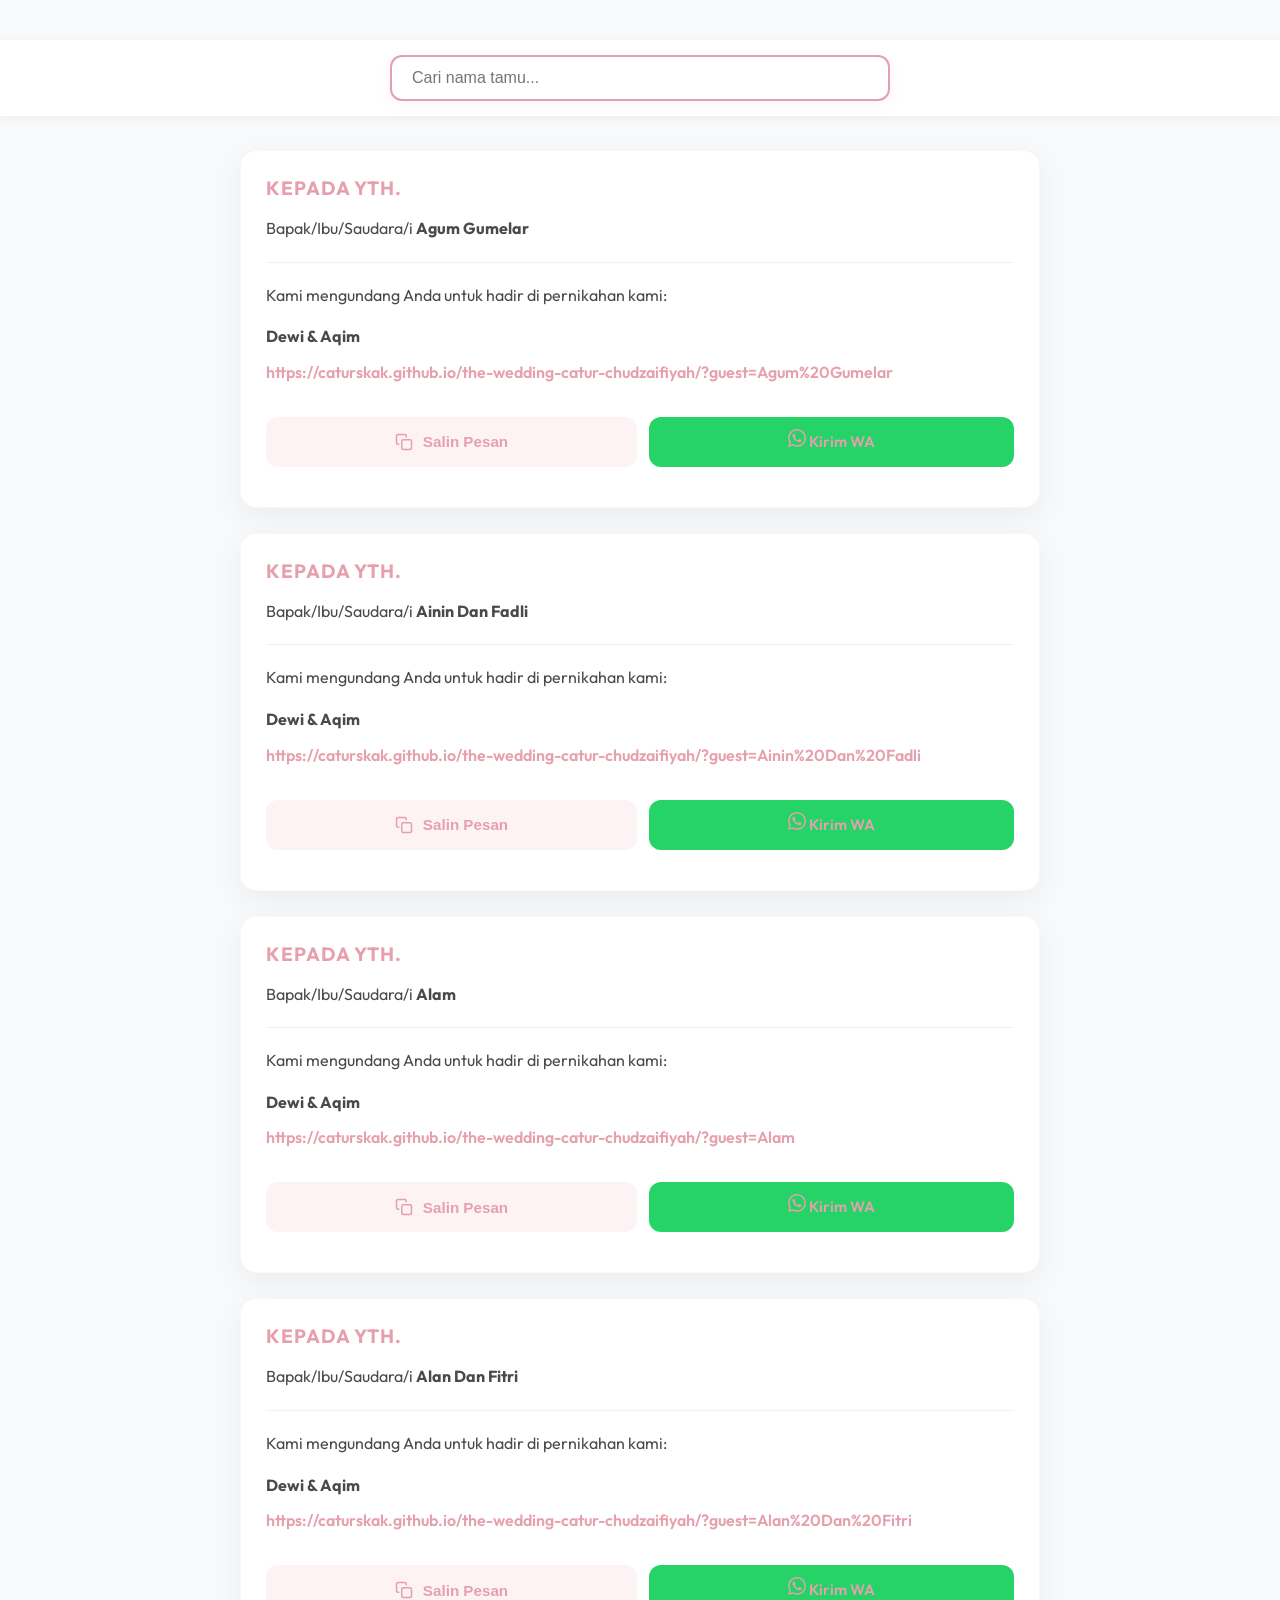
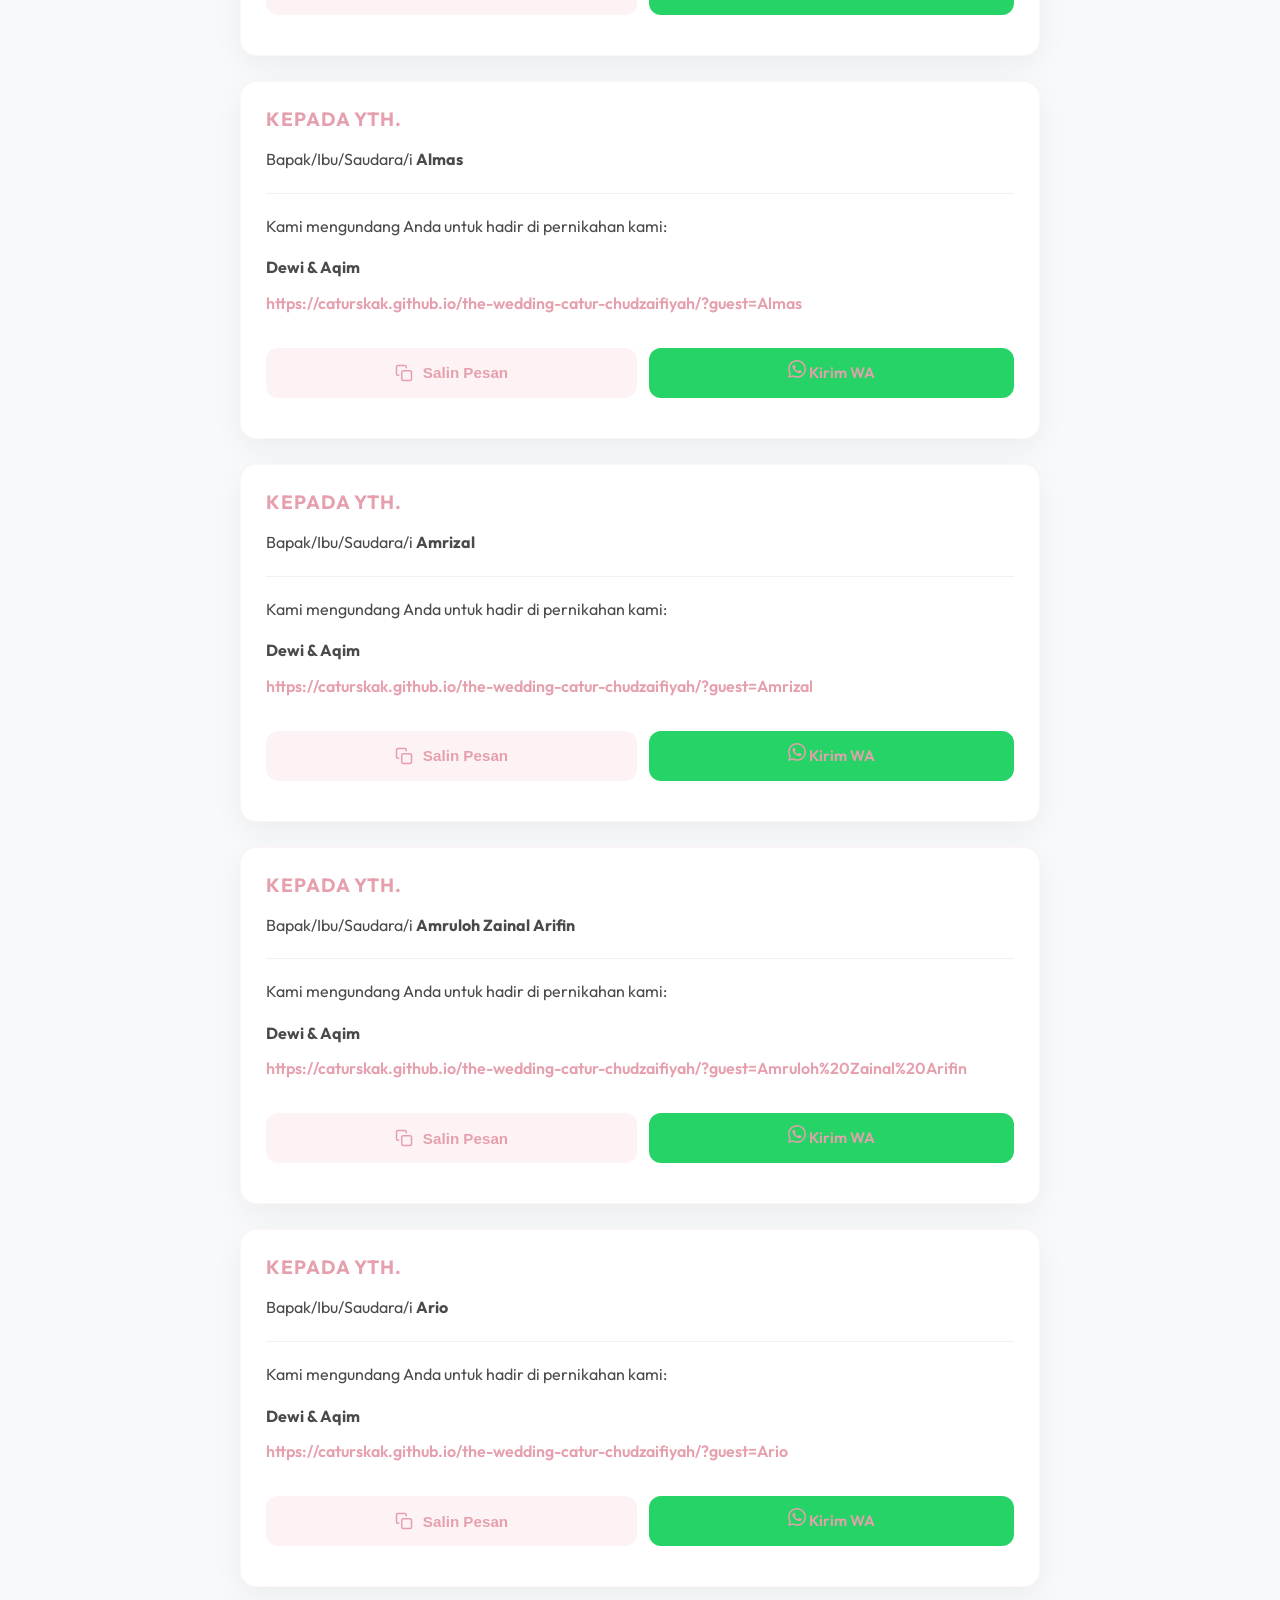
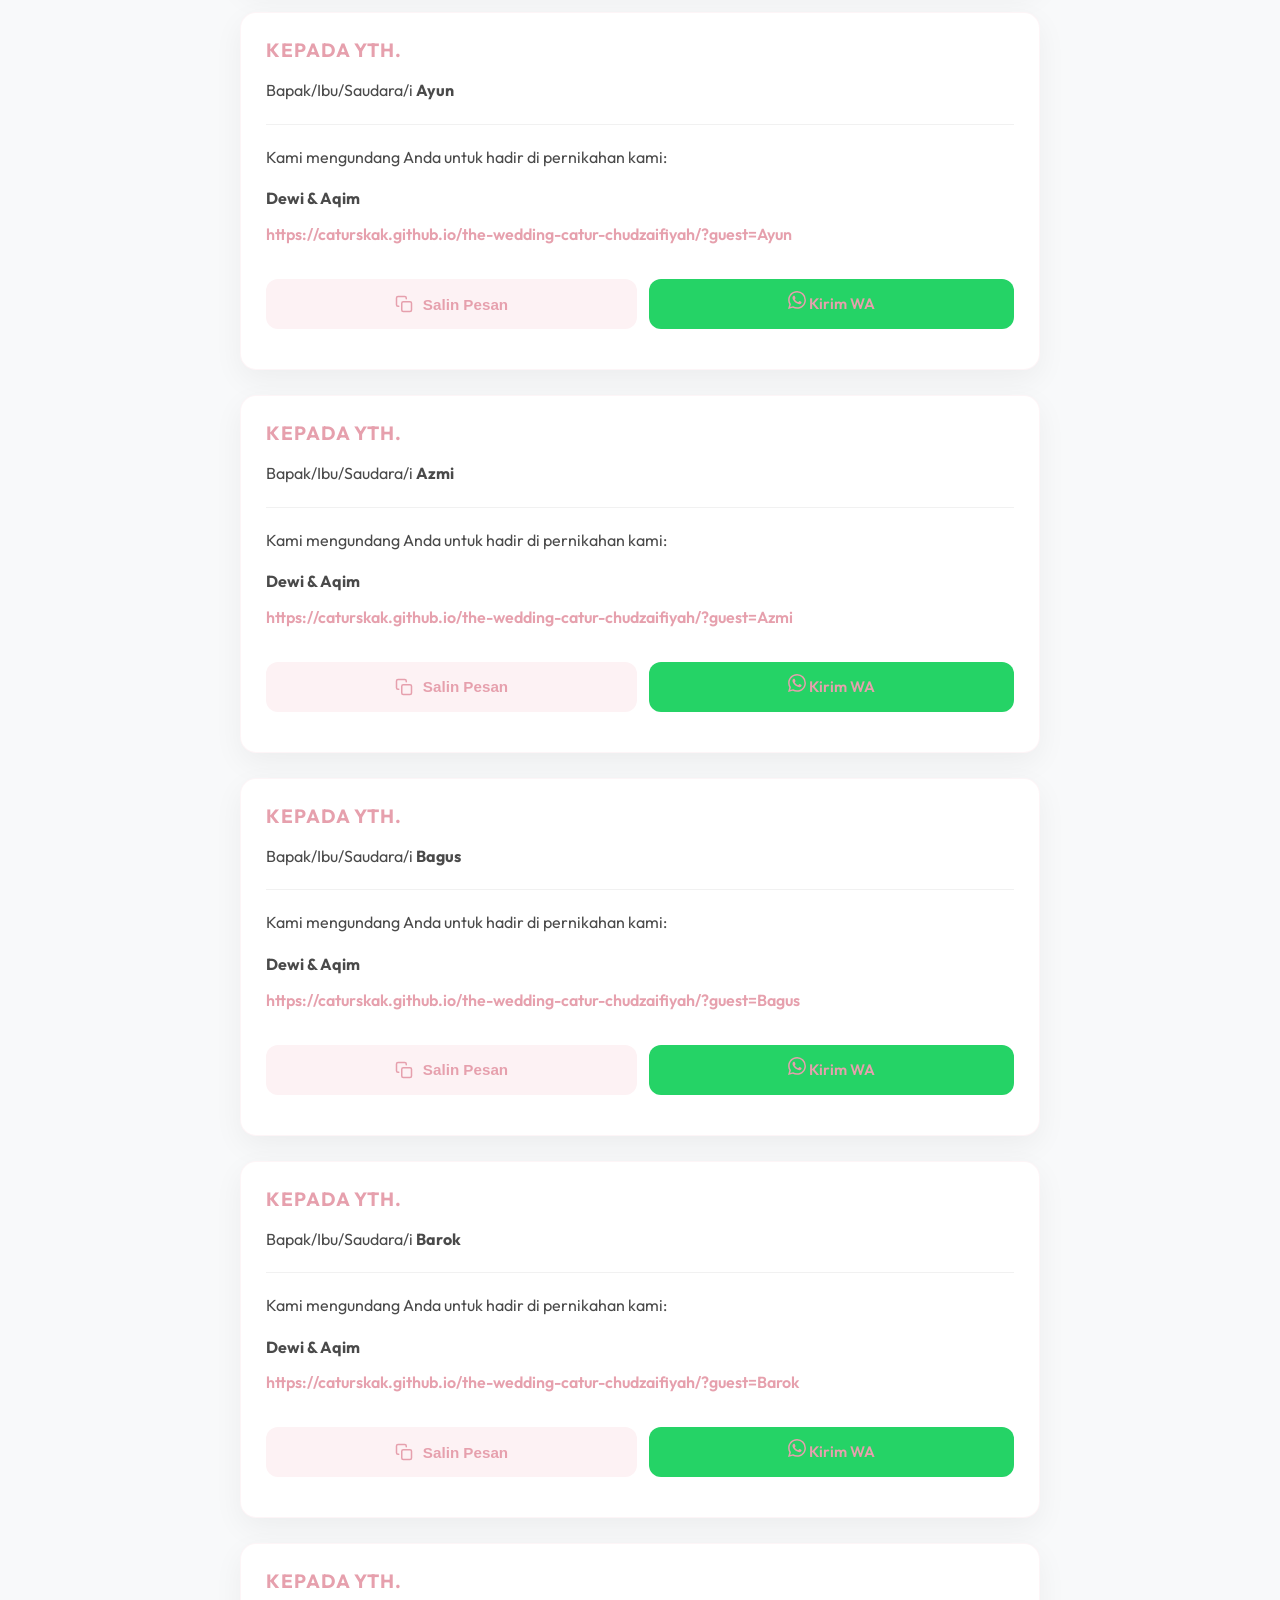
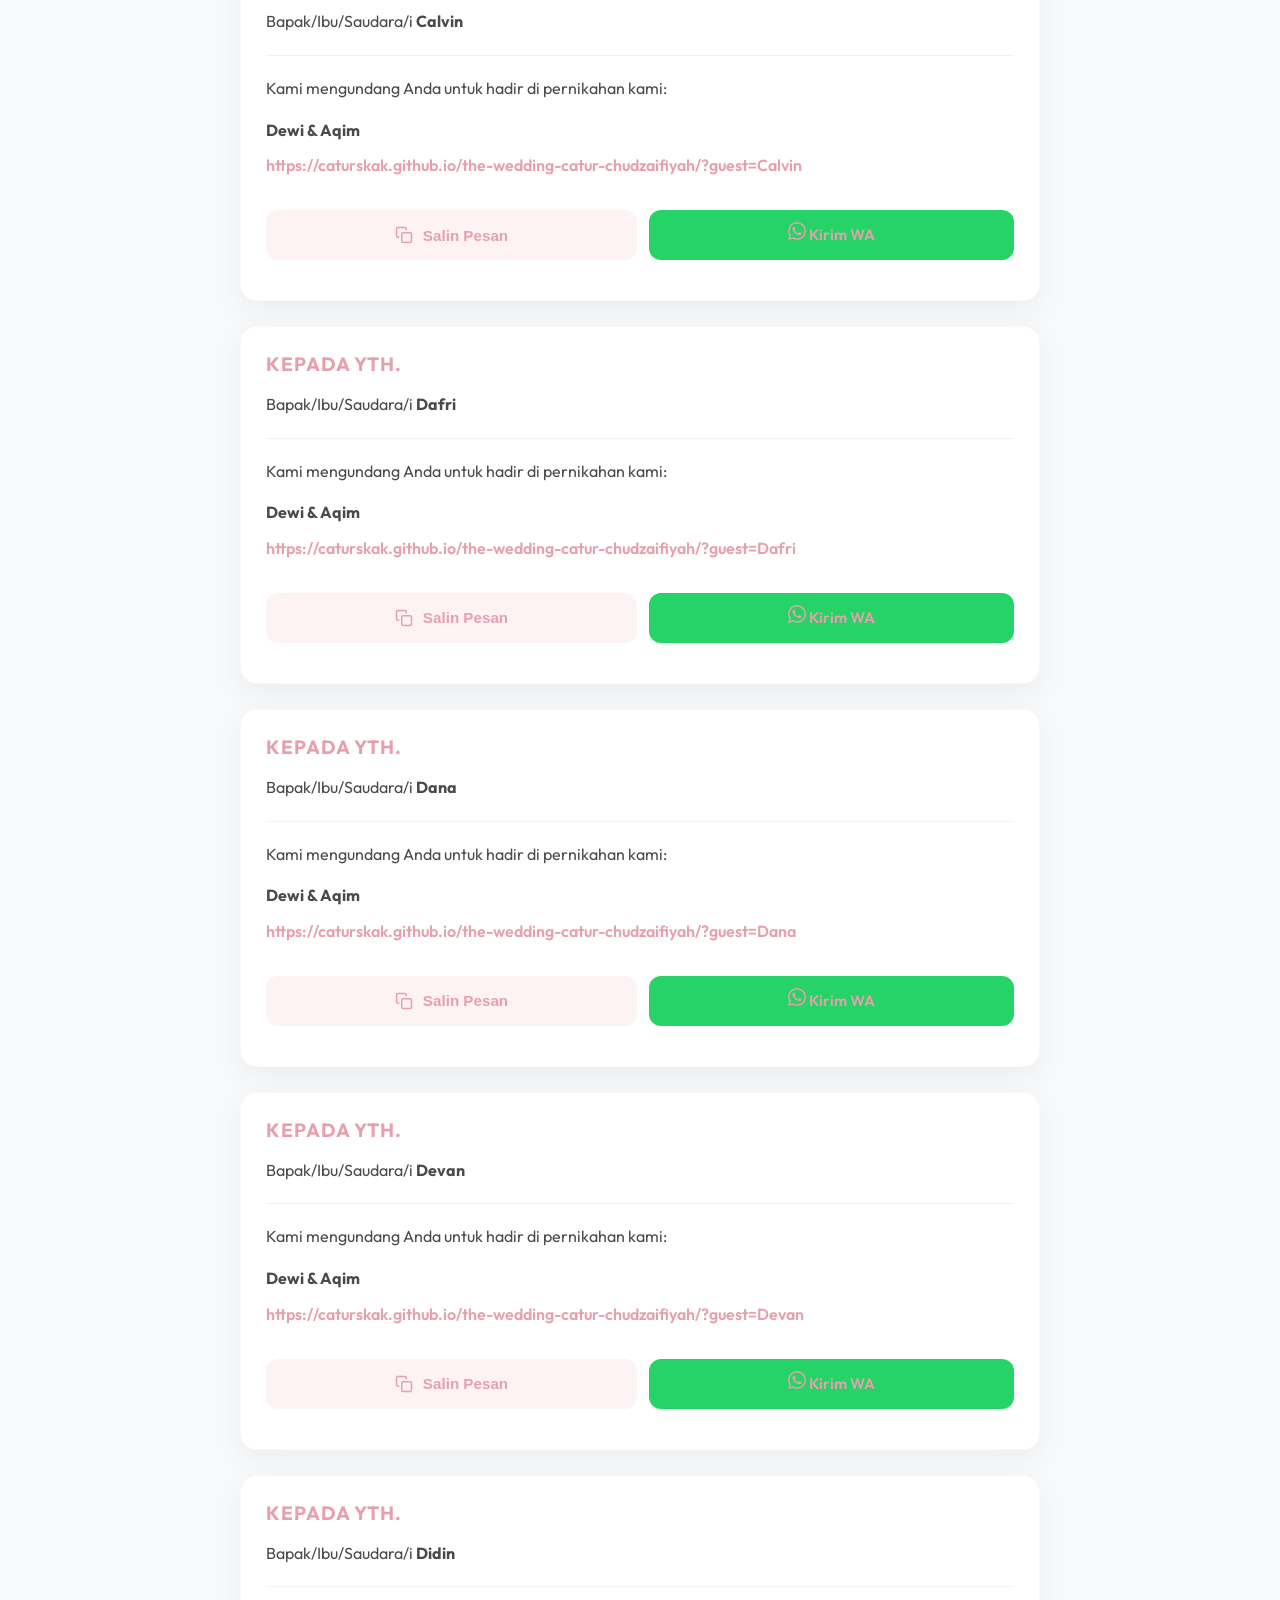
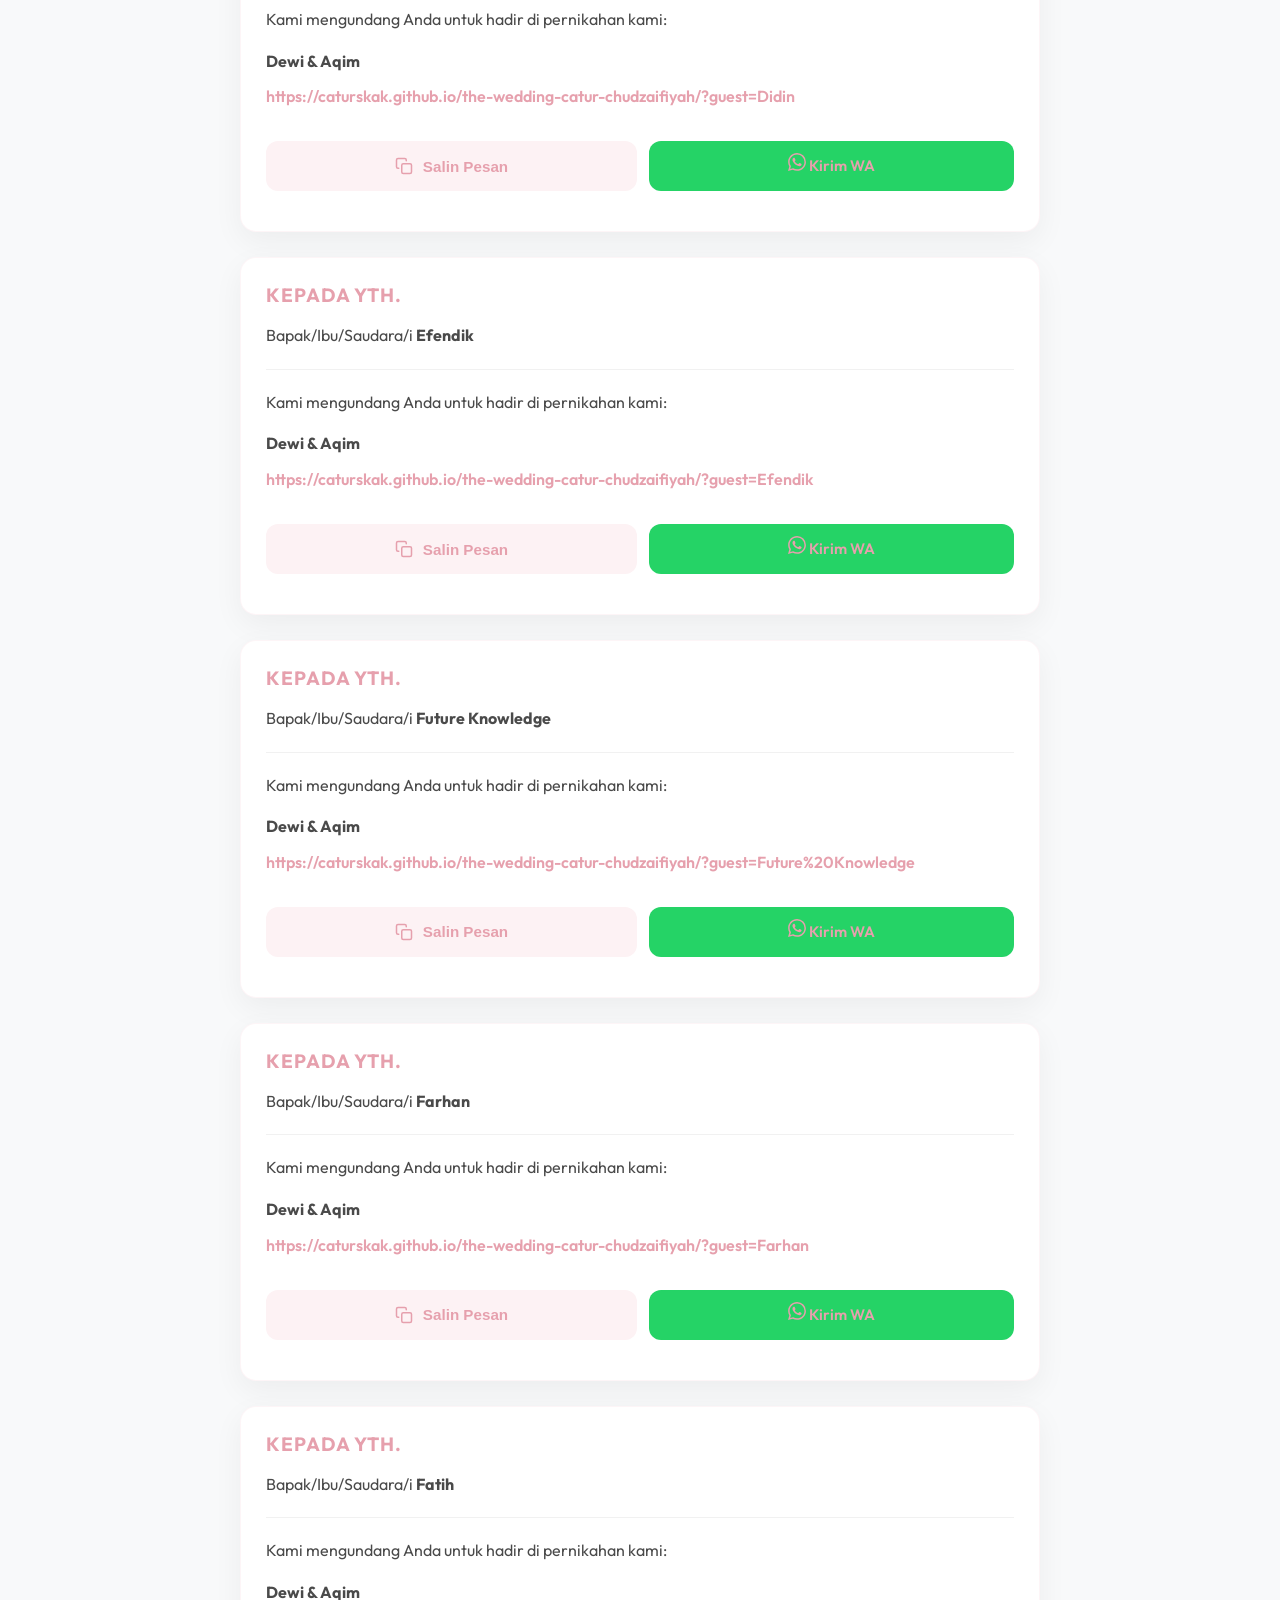
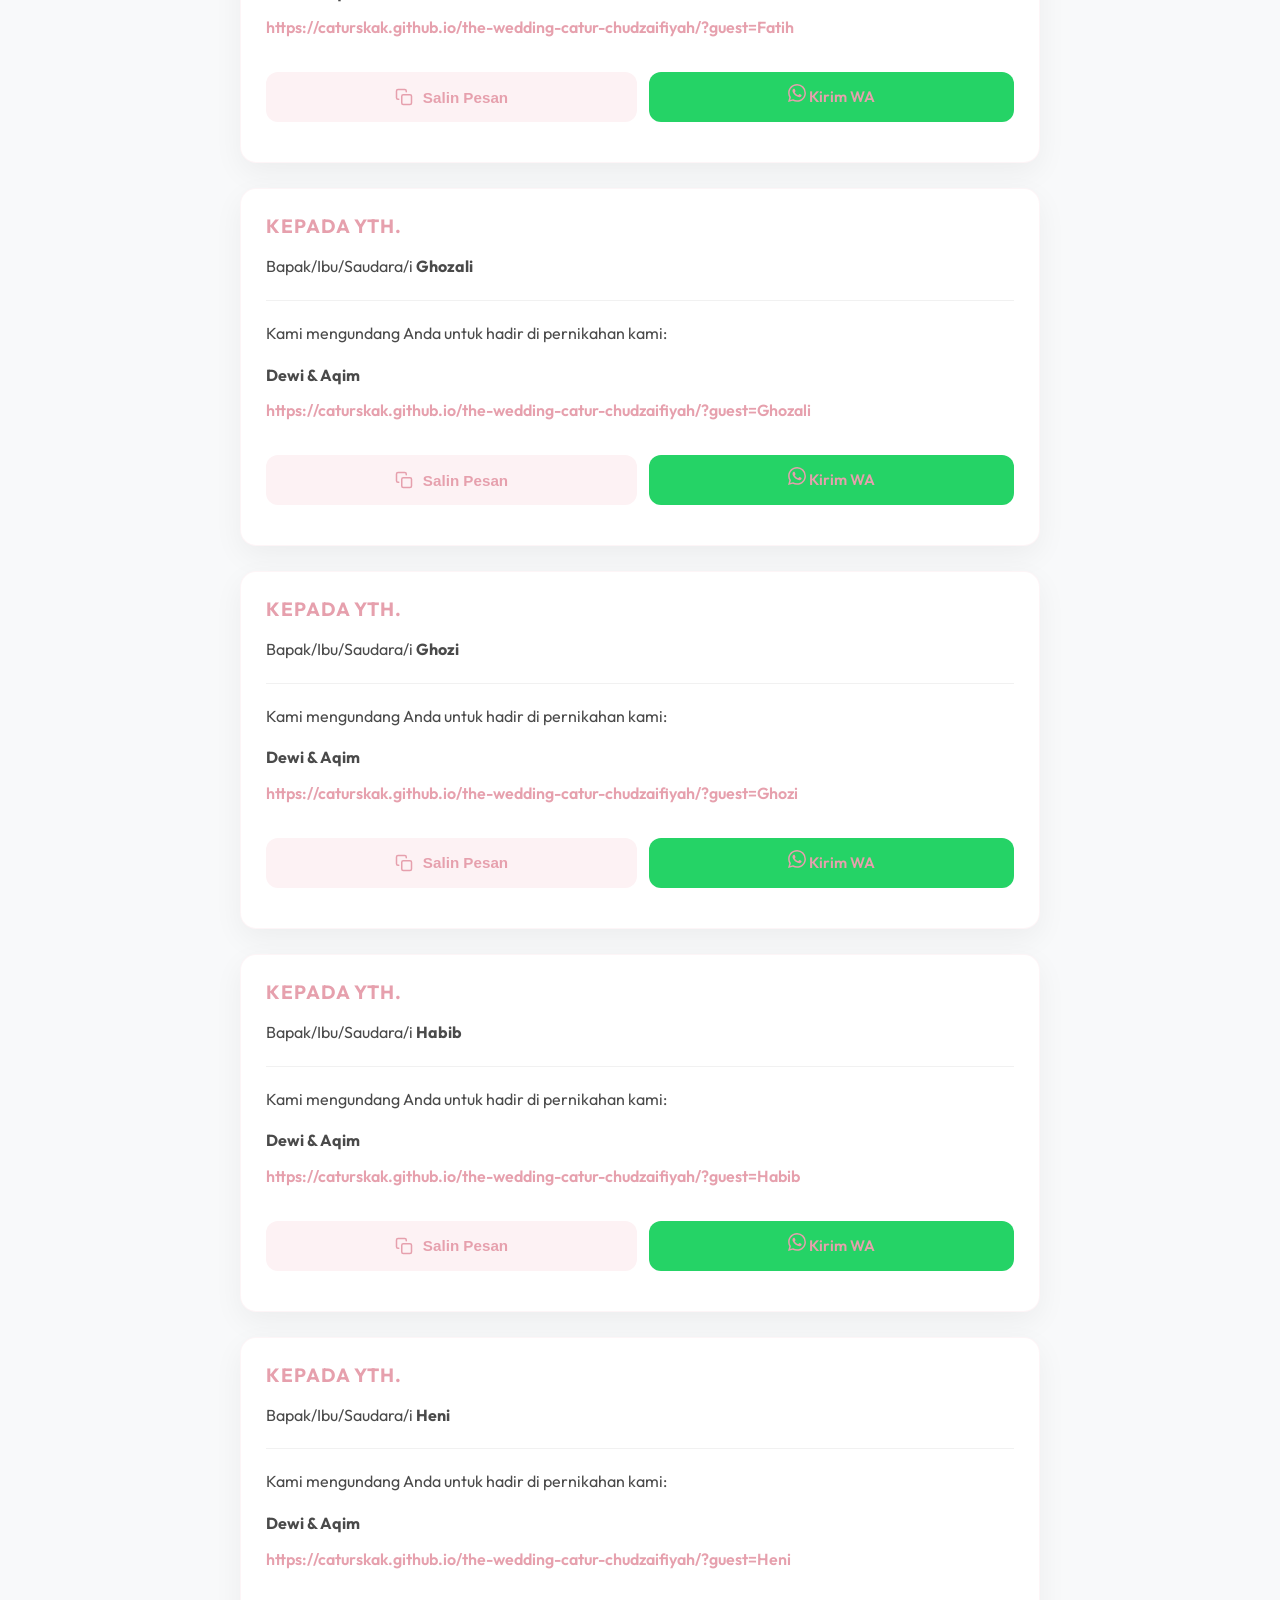
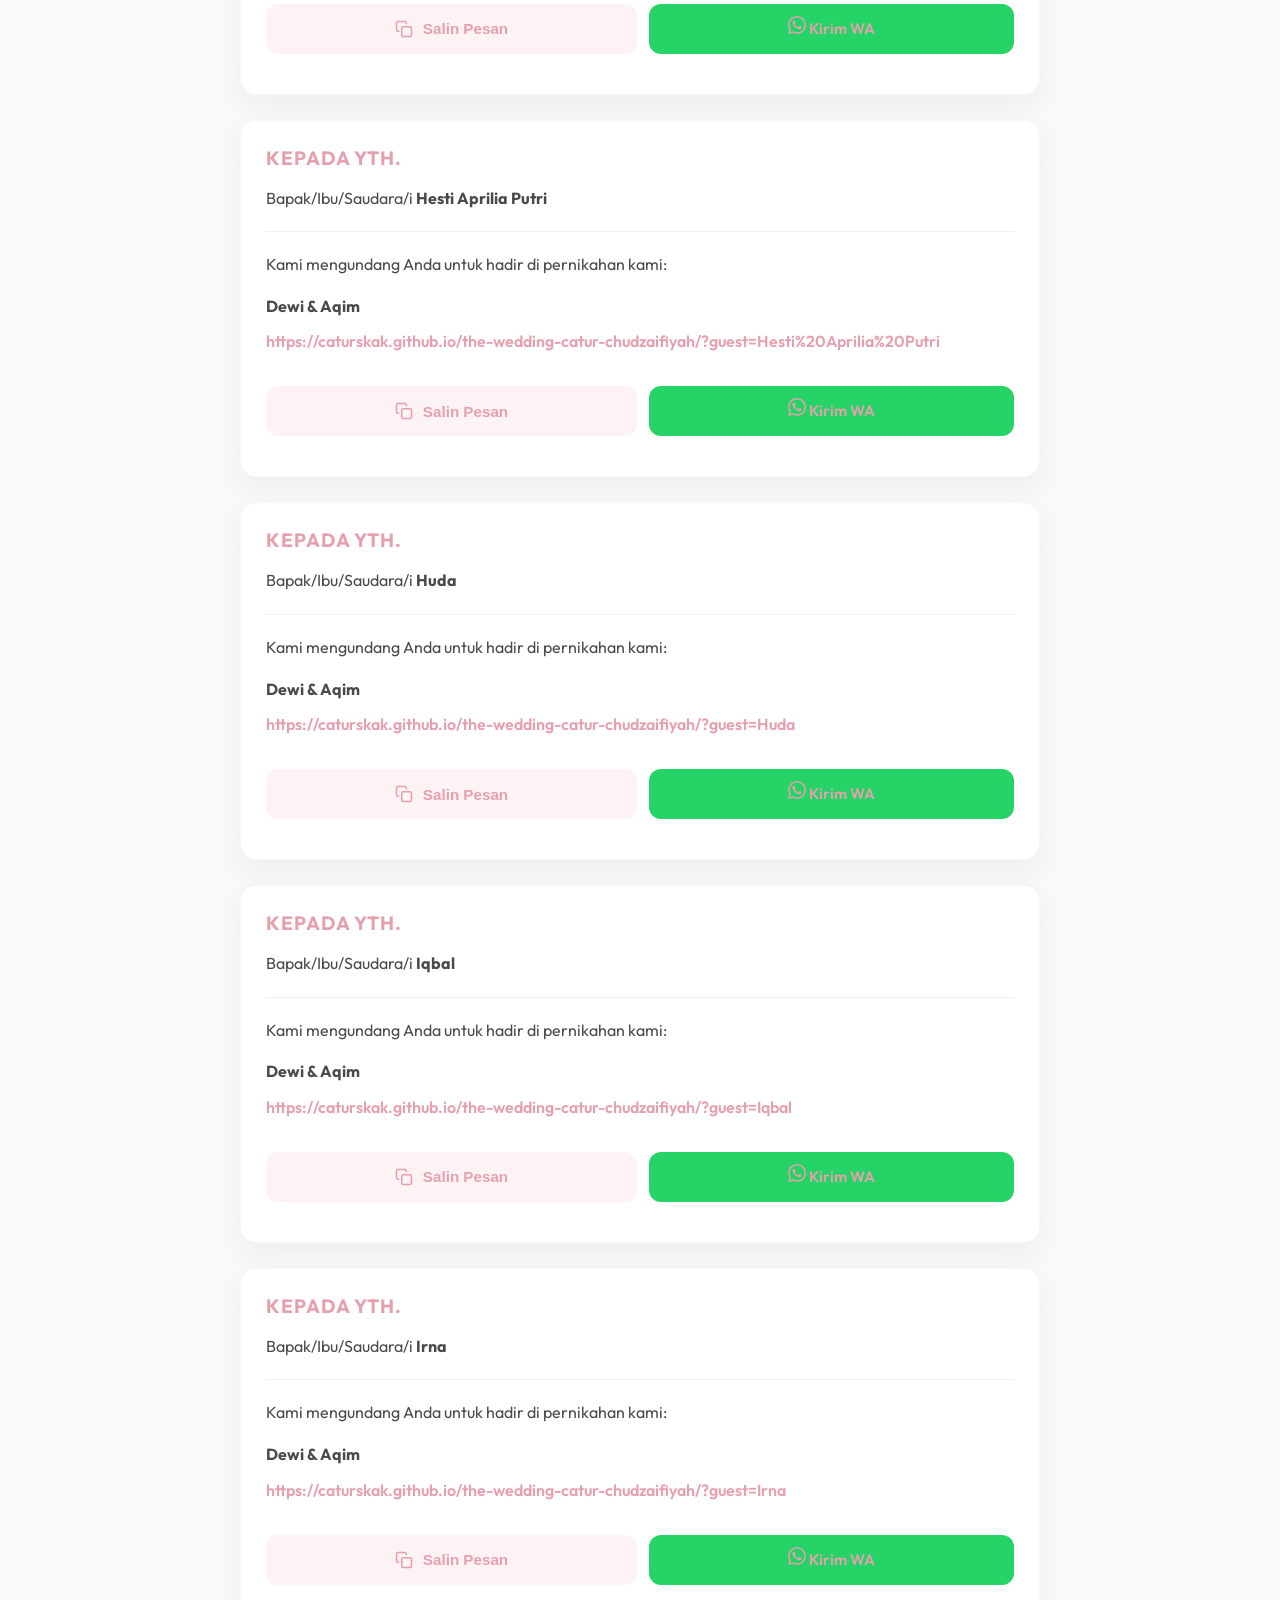
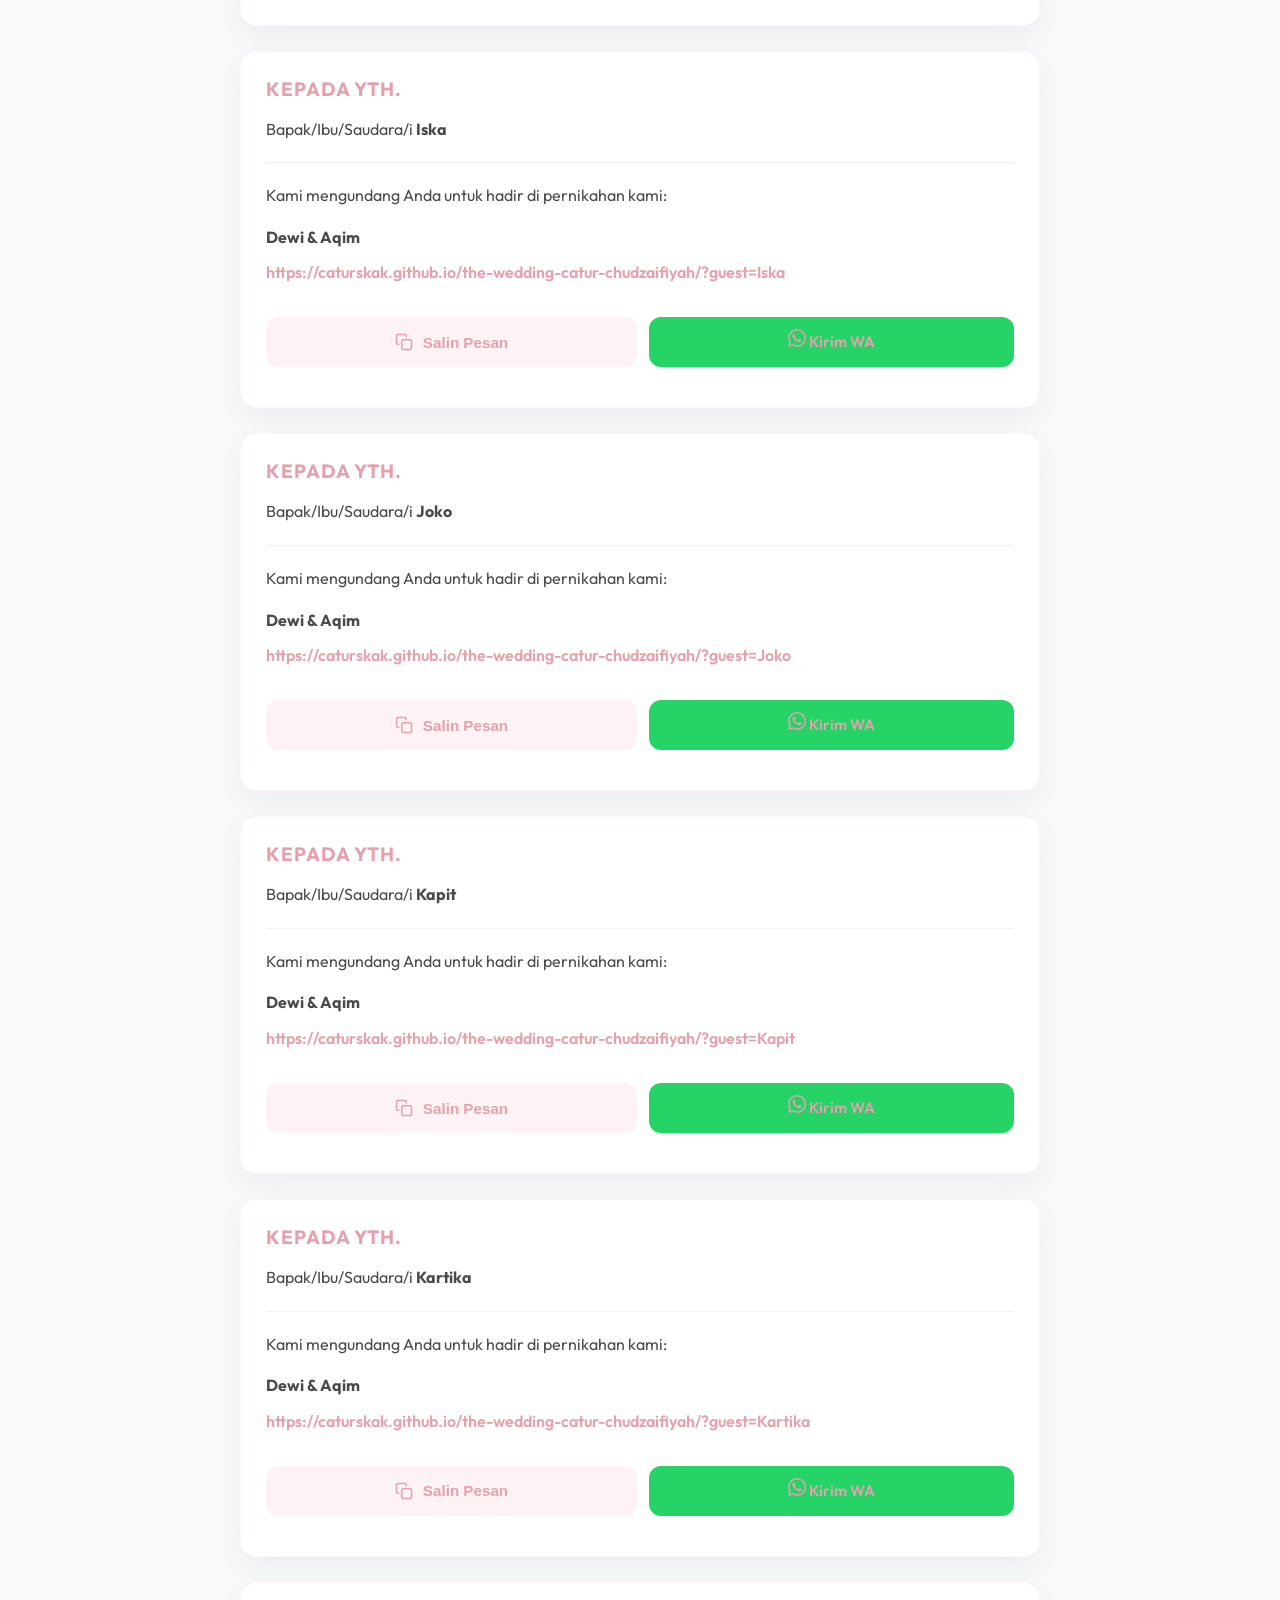
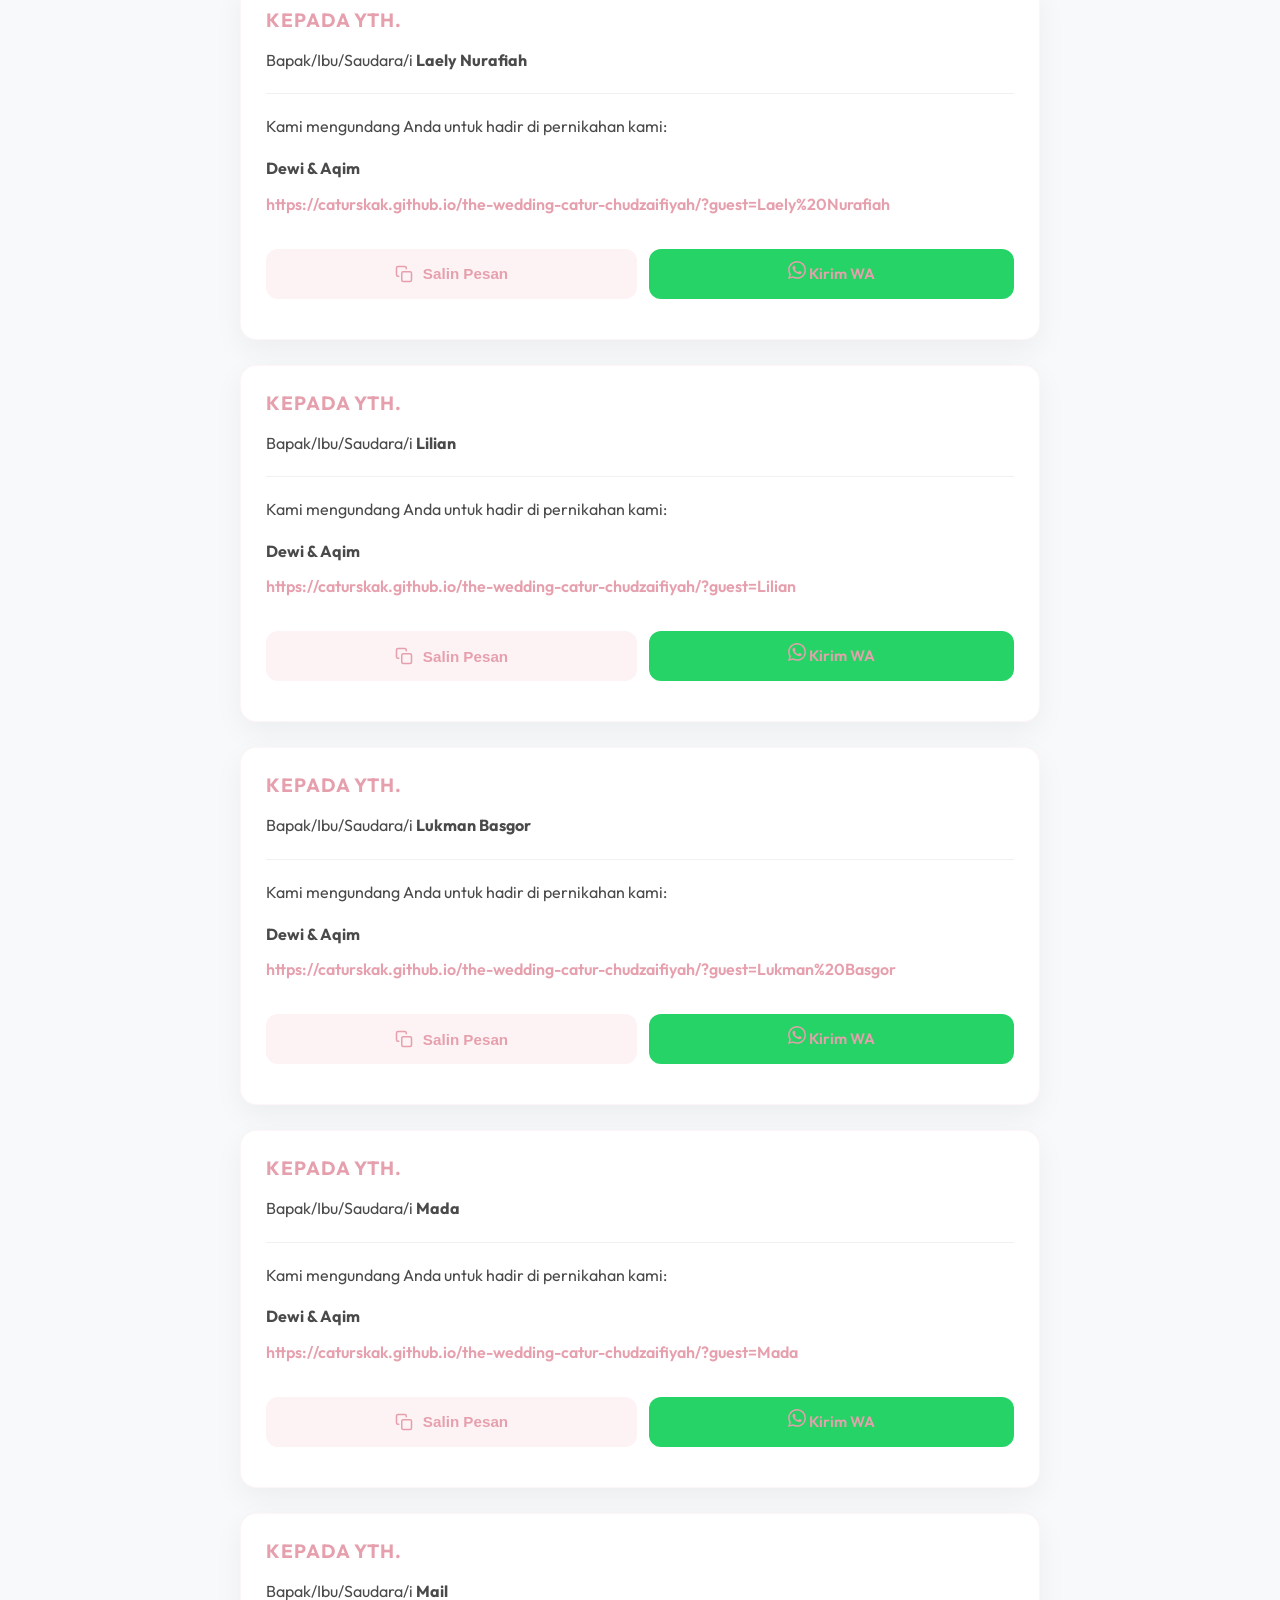
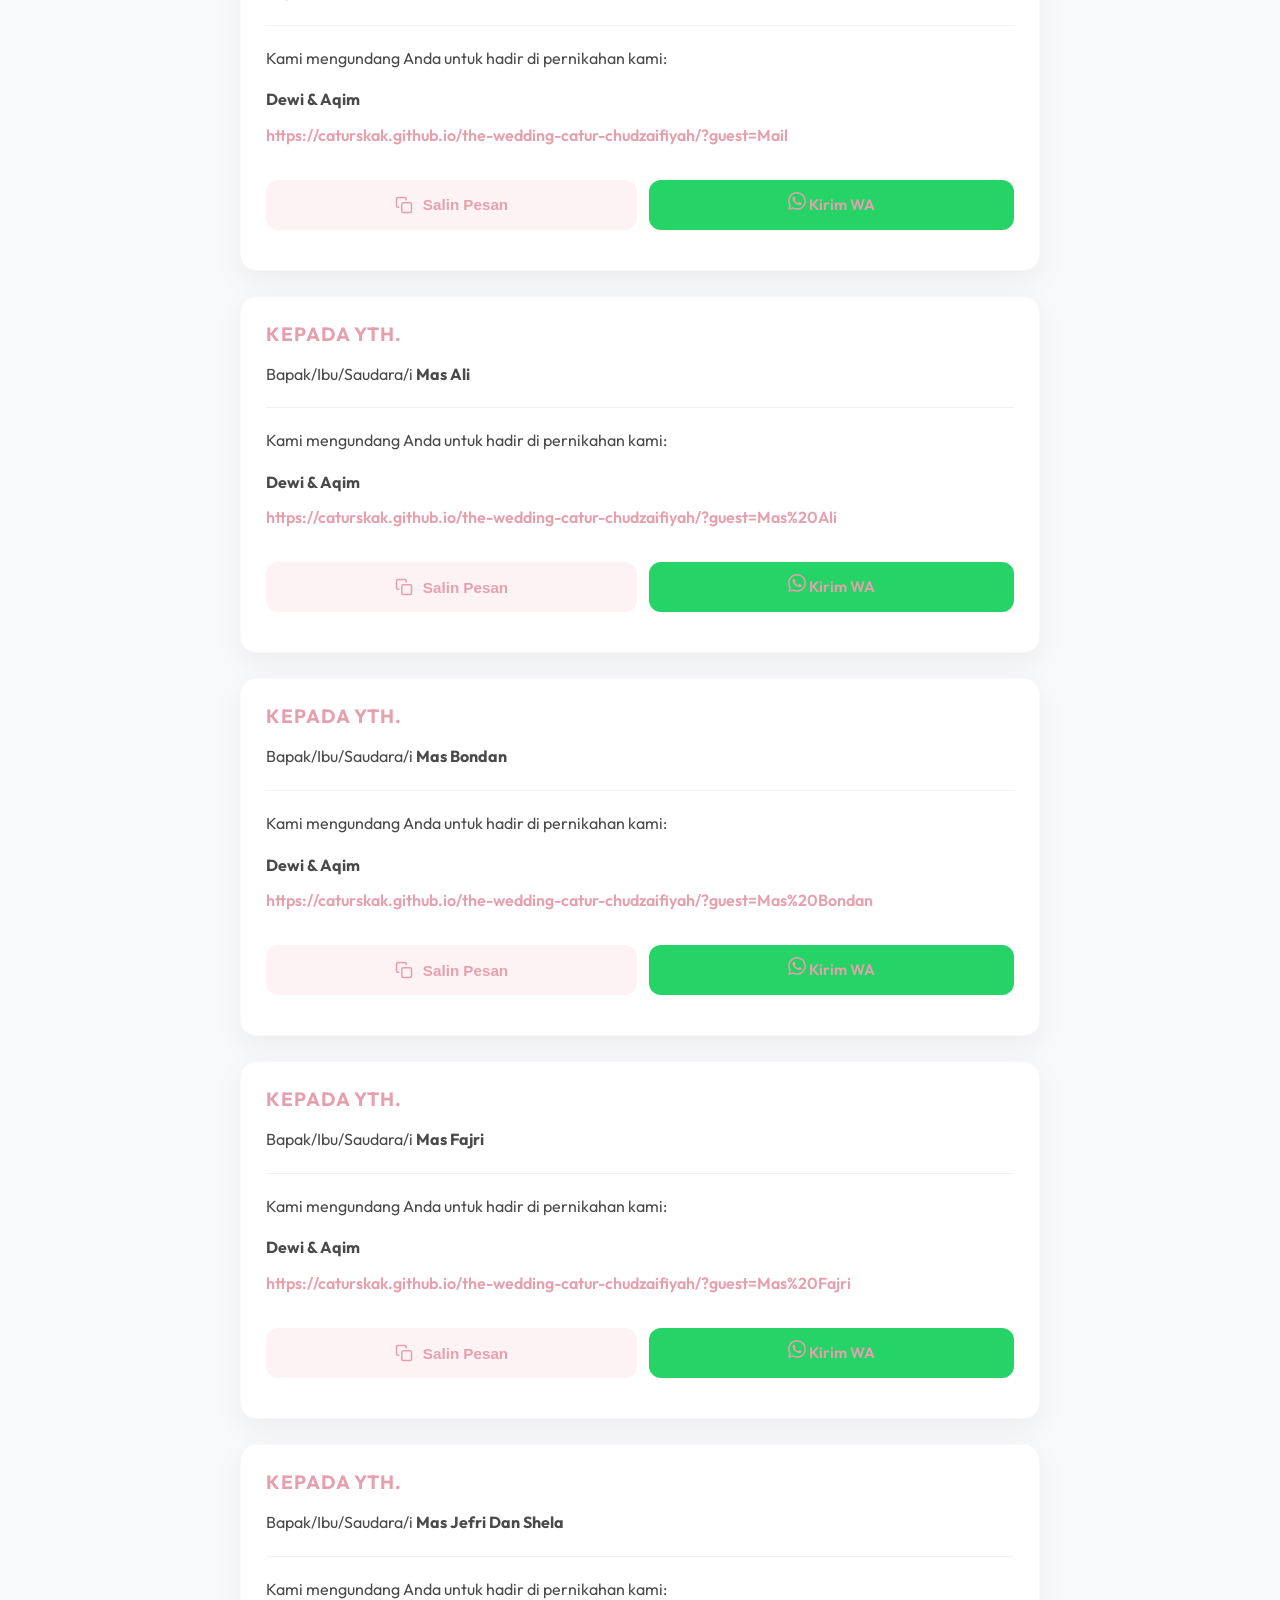
==== list-nama.html @ 13b3e795 "Initial commit" ====
<!DOCTYPE html>
<html lang="id">

<head>
    <meta charset="UTF-8" />
    <meta http-equiv="X-UA-Compatible" content="IE=edge" />
    <meta name="viewport" content="width=device-width, initial-scale=1.0, maximum-scale=1.0, user-scalable=0" />
    <meta name="color-scheme" content="light only" />
    <meta name="format-detection" content="telephone=no" />
    <meta name="google" content="notranslate" />
    <title>Daftar Nama Wedding - Dewi & Aqim</title>
    <meta name="title" content="Daftar Nama Wedding - Dewi & Aqim" />
    <meta name="description" content="Save the date for the wedding of Dewi & Aqim - 15 Juni 2026." />
    <meta itemprop="image" content="https://caturskak.github.io/the-wedding-catur-chudzaifiyah/image/Wedding-DA.png" />
    <link rel="icon" type="image/webp" href="https://caturskak.github.io/the-wedding-catur-chudzaifiyah/image/Logo-AV.webp" />
    <link rel="preconnect" href="https://fonts.googleapis.com">
    <link rel="preconnect" href="https://fonts.gstatic.com" crossorigin>
    <link href="https://fonts.googleapis.com/css2?family=Outfit:wght@300;400;600;700&display=swap" rel="stylesheet">
    <!-- Open Graph / Facebook -->
    <meta property="og:type" content="website" />
    <meta property="og:url" content="https://caturskak.github.io/the-wedding-catur-chudzaifiyah/list-nama.html" />
    <meta property="og:title" content="Daftar Nama Wedding - Dewi & Aqim" />
    <meta property="og:description" content="Save the date for the wedding of Dewi & Aqim - 15 Juni 2026." />
    <meta property="og:image" content="https://caturskak.github.io/the-wedding-catur-chudzaifiyah/image/Wedding-DA.png" />
    <style>
        /* Reset */
        * {
            box-sizing: border-box;
        }

        body {
            font-family: 'Outfit', 'Segoe UI', sans-serif;
            background: #f8f9fa;
            color: #2d3436;
            margin: 0;
            padding: 30px 15px;
            min-height: 100vh;
            display: flex;
            flex-direction: column;
            align-items: center;
        }

        h1 {
            font-weight: 700;
            font-size: 2.2rem;
            margin-bottom: 2rem;
            color: #e6a0ad;
            text-align: center;
            user-select: none;
        }

        .eid-banner {
            background: linear-gradient(135deg, #e6a0ad 0%, #d48a99 100%);
            color: white;
            text-align: center;
            padding: 10px;
            font-size: 14px;
            font-weight: 600;
            width: 100%;
            position: fixed;
            top: 0;
            left: 0;
            z-index: 1001;
            box-shadow: 0 2px 5px rgba(0,0,0,0.1);
        }

        .search-container {
            position: fixed;
            top: 40px;
            left: 0;
            right: 0;
            background: rgba(255, 255, 255, 0.9);
            backdrop-filter: blur(10px);
            padding: 15px;
            z-index: 1000;
            box-shadow: 0 2px 10px rgba(0,0,0,0.05);
            display: flex;
            justify-content: center;
        }

        #searchInput {
            width: 100%;
            max-width: 500px;
            padding: 12px 20px;
            border-radius: 12px;
            border: 2px solid #e6a0ad;
            font-size: 16px;
            outline: none;
            transition: all 0.3s ease;
            box-shadow: 0 4px 12px rgba(230, 160, 173, 0.1);
        }

        #searchInput:focus {
            box-shadow: 0 4px 15px rgba(230, 160, 173, 0.2);
            transform: translateY(-1px);
        }

        #container {
            width: 100%;
            max-width: 800px;
            margin-top: 120px;
        }

        .invitation {
            background: #ffffff;
            border-radius: 16px;
            padding: 25px;
            margin-bottom: 25px;
            box-shadow: 0 10px 30px rgba(0, 0, 0, 0.05);
            border: 1px solid rgba(230, 160, 173, 0.1);
            transition: all 0.3s cubic-bezier(0.4, 0, 0.2, 1);
            position: relative;
            overflow: hidden;
        }

        .invitation:hover {
            transform: translateY(-5px);
            box-shadow: 0 15px 35px rgba(230, 160, 173, 0.15);
        }

        .invitation h3 {
            margin: 0 0 15px 0;
            font-weight: 700;
            color: #e6a0ad;
            font-size: 1.2rem;
            text-transform: uppercase;
            letter-spacing: 1px;
        }

        .invitation p {
            line-height: 1.6;
            font-size: 1rem;
            color: #4a4a4a;
            margin-bottom: 12px;
        }

        .invitation hr {
            border: none;
            border-top: 1px solid #f1f1f1;
            margin: 20px 0;
        }

        .invitation a {
            color: #e6a0ad;
            text-decoration: none;
            word-break: break-all;
            font-weight: 600;
            display: inline-block;
            margin-bottom: 15px;
        }

        .actions {
            display: flex;
            gap: 12px;
            margin-top: 20px;
        }

        .btn {
            flex: 1;
            height: 50px;
            display: flex;
            align-items: center;
            justify-content: center;
            gap: 10px;
            border-radius: 12px;
            border: none;
            font-weight: 700;
            font-size: 0.95rem;
            cursor: pointer;
            transition: all 0.2s ease;
            text-decoration: none;
            box-sizing: border-box;
            outline: none;
            margin: 0;
            padding: 0 15px;
            line-height: normal;
        }

        .btn-copy {
            background: #fdf2f4;
            color: #e6a0ad;
        }

        .btn-copy:hover {
            background: #e6a0ad;
            color: white;
        }

        .btn-wa {
            background: #25d366;
            color: white;
            text-align: center;
            padding: 12px;
        }

        .btn-wa:hover {
            background: #128c7e;
            transform: scale(1.02);
        }

        /* Popup "Tersalin" */
        .copied-popup {
            position: fixed;
            bottom: 30px;
            left: 50%;
            transform: translateX(-50%);
            background: #2d3436;
            color: white;
            padding: 12px 24px;
            border-radius: 50px;
            font-size: 14px;
            font-weight: 600;
            opacity: 0;
            visibility: hidden;
            transition: all 0.3s ease;
            z-index: 1001;
            box-shadow: 0 10px 25px rgba(0,0,0,0.2);
        }

        .copied-popup.show {
            opacity: 1;
            visibility: visible;
            bottom: 50px;
        }

        @media (max-width: 480px) {
            .actions {
                flex-direction: column;
            }
        }
    </style>
</head>

<body>

    <div class="search-container">
        <input type="text" id="searchInput" placeholder="Cari nama tamu..." autocomplete="off">
    </div>

    <div id="container"></div>

    <div id="copyPopup" class="copied-popup">✅ Pesan berhasil disalin!</div>

    <script>
        const guestListRaw = [
            "FUTURE KNOWLEDGE","Pencari Berkah","Didin", "Lukman Basgor", "Rizki labruk", "Ghozi", "Azmi", "Mifta", "Huda", "Rifki", "Wahid", "Viky", "Syafi", "Barok", "Rozak", "Iqbal", "Salman", "Rosyi", "Amrizal", "Yoga & Retno", "Tama & Mega", "Joko", "Ghozali", "Zaqi", "Sahid", "Najib", "Yuzika", "Hesti Aprilia Putri", "Laely Nurafiah", "Pak Andi Taru", "Farhan", "Vian", "Rio", "Calvin", "Mail", "Satria", "Ainin dan Fadli", "Lilian", "Ayun", "Devan", "Wildan", "Zhafira", "Irna", "Yaqin", "Habib", "Moklason", "Wira", "Sofyan", "Naufal", "Alan dan Fitri", "Sadid", "Resa", "Alam", "Mas Jefri dan Shela", "Mas Fajri", "Mas Kamal", "Mas Ali", "Mbak Nazila", "Mutik", "Heni", "Kartika", "Almas", "Nuruloh", "Bagus", "Dana", "Fatih", "Dafri", "Sendi", "Sauqi", "Ario", "Iska", "Mas Bondan", "Nissa", "Nirwana", "Rafly", "Mada", "Ridho", "Kapit", "Agum Gumelar", "Efendik", "Amruloh Zainal Arifin"
        ];

        function toTitleCase(str) {
            return str
                .toLowerCase()
                .split(' ')
                .filter(w => w.length > 0)
                .map(word => word.charAt(0).toUpperCase() + word.slice(1))
                .join(' ');
        }

        const container = document.getElementById('container');
        const copyPopup = document.getElementById('copyPopup');
        let popupTimeout = null;

        function showCopyPopup() {
            clearTimeout(popupTimeout);
            copyPopup.classList.add('show');
            popupTimeout = setTimeout(() => {
                copyPopup.classList.remove('show');
            }, 2000);
        }

        function createMessage(displayName, encodedName) {
            return `*Assalamu'alaikum Warahmatullahi Wabarakatuh*

*Kepada Yth.*
Bapak/Ibu/Saudara/i *${displayName}*

Dengan hormat, izinkan kami mengundang Bapak/Ibu/Saudara/i untuk berkenan hadir dalam acara pernikahan kami:

*Dewi & Aqim*

Untuk informasi lengkap mengenai waktu dan tempat acara, silakan kunjungi undangan digital kami melalui tautan berikut:

https://caturskak.github.io/the-wedding-catur-chudzaifiyah/?guest=${encodedName}

Merupakan kehormatan dan kebahagiaan bagi kami jika Bapak/Ibu/Saudara/i dapat hadir dan memberikan doa restu.

Terima kasih atas perhatian dan kehadirannya.

*Wassalamu'alaikum Warahmatullahi Wabarakatuh*

*Hormat kami,*
*Dewi & Aqim*`.trim();
        }

        function copyToClipboard(text) {
            if (!navigator.clipboard) {
                // Fallback for non-HTTPS or older browsers
                const textArea = document.createElement("textarea");
                textArea.value = text;
                textArea.style.position = "fixed";
                textArea.style.left = "-999999px";
                textArea.style.top = "-999999px";
                document.body.appendChild(textArea);
                textArea.focus();
                textArea.select();
                try {
                    document.execCommand('copy');
                    showCopyPopup();
                } catch (err) {
                    alert('Gagal menyalin teks. Silakan coba manual.');
                }
                document.body.removeChild(textArea);
                return;
            }
            navigator.clipboard.writeText(text).then(() => {
                showCopyPopup();
            }, (err) => {
                alert('Gagal menyalin teks. Silakan coba manual.');
            });
        }

        function renderInvitations(filter = '') {
            container.innerHTML = '';
            
            const uniqueNames = [...new Set(guestListRaw)].map(n => n.trim()).sort();
            
            let filtered = uniqueNames.filter(name =>
                name.toLowerCase().includes(filter.toLowerCase())
            );

            if (filtered.length === 0 && filter.trim() !== '') {
                filtered = [filter.trim()];
            }

            if (filtered.length === 0) {
                container.innerHTML = `<div style="text-align:center; padding: 50px; color:#a0a0a0; font-style:italic;">
                    <p>Tidak ada tamu dengan nama tersebut.</p>
                </div>`;
                return;
            }

            filtered.forEach(name => {
                const displayName = toTitleCase(name);
                const encodedName = encodeURIComponent(displayName);
                const message = createMessage(displayName, encodedName);
                const waUrl = `https://api.whatsapp.com/send?text=${encodeURIComponent(message)}`;

                const wrapper = document.createElement('div');
                wrapper.className = 'invitation';
                
                wrapper.innerHTML = `
                    <h3>Kepada Yth.</h3>
                    <p>Bapak/Ibu/Saudara/i <strong>${displayName}</strong></p>
                    <hr>
                    <p>Kami mengundang Anda untuk hadir di pernikahan kami:</p>
                    <p><strong>Dewi & Aqim</strong></p>
                    <a href="https://caturskak.github.io/the-wedding-catur-chudzaifiyah/?guest=${encodedName}" target="_blank">
                        https://caturskak.github.io/the-wedding-catur-chudzaifiyah/?guest=${encodedName}
                    </a>
                    
                    <div class="actions">
                        <button class="btn btn-copy">
                            <svg width="18" height="18" viewBox="0 0 24 24" fill="none" stroke="currentColor" stroke-width="2" stroke-linecap="round" stroke-linejoin="round"><rect x="9" y="9" width="13" height="13" rx="2" ry="2"></rect><path d="M5 15H4a2 2 0 0 1-2-2V4a2 2 0 0 1 2-2h9a2 2 0 0 1 2 2v1"></path></svg>
                            Salin Pesan
                        </button>
                        <a href="${waUrl}" target="_blank" class="btn btn-wa">
                            <svg width="18" height="18" viewBox="0 0 24 24" fill="currentColor"><path d="M17.472 14.382c-.297-.149-1.758-.867-2.03-.967-.273-.099-.471-.148-.67.15-.197.297-.767.966-.94 1.164-.173.199-.347.223-.644.075-.297-.15-1.255-.463-2.39-1.475-.883-.788-1.48-1.761-1.653-2.059-.173-.297-.018-.458.13-.606.134-.133.298-.347.446-.52.149-.174.198-.298.298-.497.099-.198.05-.371-.025-.52-.075-.149-.669-1.612-.916-2.207-.242-.579-.487-.5-.669-.51-.173-.008-.371-.01-.57-.01-.198 0-.52.074-.792.372-.272.297-1.04 1.016-1.04 2.479 0 1.462 1.065 2.875 1.213 3.074.149.198 2.096 3.2 5.077 4.487.709.306 1.262.489 1.694.625.712.227 1.36.195 1.871.118.571-.085 1.758-.719 2.006-1.413.248-.694.248-1.289.173-1.413-.074-.124-.272-.198-.57-.347m-5.421 7.403h-.004a9.87 9.87 0 01-5.031-1.378l-.361-.214-3.741.982.998-3.648-.235-.374a9.86 9.86 0 01-1.51-5.26c.001-5.45 4.436-9.884 9.888-9.884 2.64 0 5.122 1.03 6.988 2.898a9.825 9.825 0 012.893 6.994c-.003 5.45-4.437 9.884-9.885 9.884m8.413-18.297A11.815 11.815 0 0012.05 0C5.495 0 .16 5.335.157 11.892c0 2.096.547 4.142 1.588 5.945L.057 24l6.305-1.654a11.882 11.882 0 005.683 1.448h.005c6.554 0 11.89-5.335 11.893-11.893a11.821 11.821 0 00-3.48-8.413z"/></svg>
                            Kirim WA
                        </a>
                    </div>
                `;
                
                wrapper.querySelector('.btn-copy').addEventListener('click', () => {
                   copyToClipboard(message);
                });

                container.appendChild(wrapper);
            });
        }

        const searchInput = document.getElementById('searchInput');
        searchInput.addEventListener('input', () => {
            renderInvitations(searchInput.value);
        });

        renderInvitations('');
    </script>
</body>
</html>
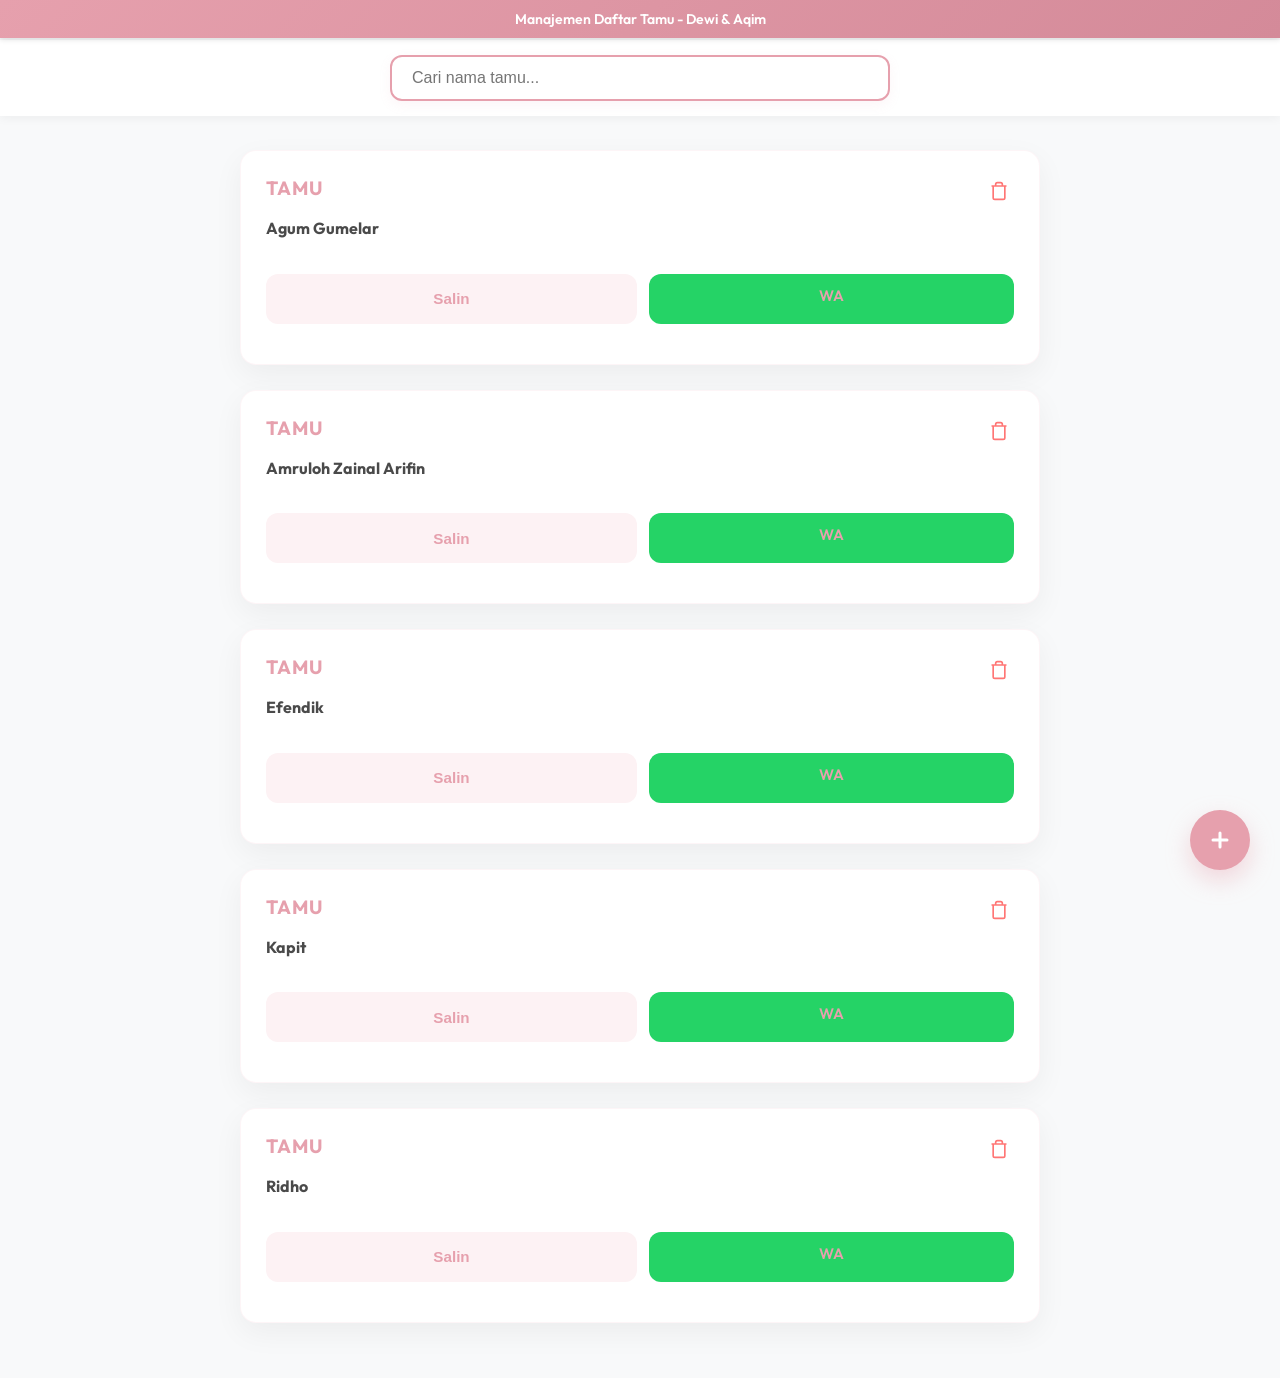
==== commit beee5da6: "Update maps dan list nama" ====
--- a/list-nama.html
+++ b/list-nama.html
@@ -228,10 +228,99 @@
                 flex-direction: column;
             }
         }
+
+        .fab {
+            position: fixed;
+            bottom: 30px;
+            right: 30px;
+            width: 60px;
+            height: 60px;
+            background: #e6a0ad;
+            color: white;
+            border-radius: 50%;
+            display: flex;
+            align-items: center;
+            justify-content: center;
+            box-shadow: 0 10px 25px rgba(230, 160, 173, 0.4);
+            border: none;
+            cursor: pointer;
+            z-index: 999;
+            transition: all 0.3s ease;
+        }
+
+        .fab:hover {
+            transform: scale(1.1) rotate(90deg);
+            background: #d48a99;
+        }
+
+        .modal-overlay {
+            position: fixed;
+            top: 0;
+            left: 0;
+            width: 100%;
+            height: 100%;
+            background: rgba(0, 0, 0, 0.5);
+            display: none;
+            justify-content: center;
+            align-items: center;
+            z-index: 2000;
+            backdrop-filter: blur(5px);
+        }
+
+        .modal-content {
+            background: white;
+            padding: 30px;
+            border-radius: 20px;
+            width: 90%;
+            max-width: 400px;
+            box-shadow: 0 20px 40px rgba(0, 0, 0, 0.2);
+            animation: modalPop 0.3s cubic-bezier(0.4, 0, 0.2, 1);
+        }
+
+        @keyframes modalPop {
+            from { opacity: 0; transform: scale(0.8); }
+            to { opacity: 1; transform: scale(1); }
+        }
+
+        .modal-input {
+            width: 100%;
+            padding: 12px 15px;
+            border-radius: 12px;
+            border: 2px solid #f1f1f1;
+            font-size: 16px;
+            margin-bottom: 20px;
+            outline: none;
+            transition: border-color 0.3s;
+        }
+
+        .modal-input:focus {
+            border-color: #e6a0ad;
+        }
+
+        .modal-actions {
+            display: flex;
+            gap: 10px;
+        }
+
+        .btn-delete {
+            background: none;
+            border: none;
+            color: #ff7675;
+            cursor: pointer;
+            padding: 5px;
+            transition: transform 0.2s;
+        }
+
+        .btn-delete:hover {
+            transform: scale(1.2);
+            color: #d63031;
+        }
     </style>
 </head>
 
 <body>
+
+    <div class="eid-banner">Manajemen Daftar Tamu - Dewi & Aqim</div>
 
     <div class="search-container">
         <input type="text" id="searchInput" placeholder="Cari nama tamu..." autocomplete="off">
@@ -239,106 +328,89 @@
 
     <div id="container"></div>
 
+    <!-- Floating Action Button -->
+    <button class="fab" id="openAddModal">
+        <svg width="24" height="24" viewBox="0 0 24 24" fill="none" stroke="currentColor" stroke-width="3" stroke-linecap="round" stroke-linejoin="round"><line x1="12" y1="5" x2="12" y2="19"></line><line x1="5" y1="12" x2="19" y2="12"></line></svg>
+    </button>
+
+    <!-- Modal for Adding Guest -->
+    <div id="addModal" class="modal-overlay">
+        <div class="modal-content">
+            <h2 style="margin-top: 0; color: #e6a0ad;">Tambah Tamu Baru</h2>
+            <p style="font-size: 14px; color: #666; margin-bottom: 20px;">Masukkan nama tamu yang ingin Anda tambahkan ke daftar.</p>
+            <input type="text" id="newGuestName" placeholder="Nama Lengkap Tamu" class="modal-input">
+            <div class="modal-actions">
+                <button id="closeModal" class="btn btn-copy" style="flex: 1;">Batal</button>
+                <button id="saveGuest" class="btn btn-wa" style="flex: 2;">Simpan</button>
+            </div>
+        </div>
+    </div>
+
     <div id="copyPopup" class="copied-popup">✅ Pesan berhasil disalin!</div>
-
     <script>
-        const guestListRaw = [
-            "FUTURE KNOWLEDGE","Pencari Berkah","Didin", "Lukman Basgor", "Rizki labruk", "Ghozi", "Azmi", "Mifta", "Huda", "Rifki", "Wahid", "Viky", "Syafi", "Barok", "Rozak", "Iqbal", "Salman", "Rosyi", "Amrizal", "Yoga & Retno", "Tama & Mega", "Joko", "Ghozali", "Zaqi", "Sahid", "Najib", "Yuzika", "Hesti Aprilia Putri", "Laely Nurafiah", "Pak Andi Taru", "Farhan", "Vian", "Rio", "Calvin", "Mail", "Satria", "Ainin dan Fadli", "Lilian", "Ayun", "Devan", "Wildan", "Zhafira", "Irna", "Yaqin", "Habib", "Moklason", "Wira", "Sofyan", "Naufal", "Alan dan Fitri", "Sadid", "Resa", "Alam", "Mas Jefri dan Shela", "Mas Fajri", "Mas Kamal", "Mas Ali", "Mbak Nazila", "Mutik", "Heni", "Kartika", "Almas", "Nuruloh", "Bagus", "Dana", "Fatih", "Dafri", "Sendi", "Sauqi", "Ario", "Iska", "Mas Bondan", "Nissa", "Nirwana", "Rafly", "Mada", "Ridho", "Kapit", "Agum Gumelar", "Efendik", "Amruloh Zainal Arifin"
-        ];
+        const defaultGuests = ["Ridho", "Kapit", "Agum Gumelar", "Efendik", "Amruloh Zainal Arifin"];
+        let guestList = JSON.parse(localStorage.getItem('weddingGuestList')) || defaultGuests;
+
+        function saveToStorage() {
+            localStorage.setItem('weddingGuestList', JSON.stringify(guestList));
+        }
 
         function toTitleCase(str) {
-            return str
-                .toLowerCase()
-                .split(' ')
-                .filter(w => w.length > 0)
-                .map(word => word.charAt(0).toUpperCase() + word.slice(1))
-                .join(' ');
+            return str.toLowerCase().split(' ').filter(w => w.length > 0).map(word => word.charAt(0).toUpperCase() + word.slice(1)).join(' ');
         }
 
         const container = document.getElementById('container');
+        const searchInput = document.getElementById('searchInput');
+        const addModal = document.getElementById('addModal');
+        const newGuestName = document.getElementById('newGuestName');
         const copyPopup = document.getElementById('copyPopup');
-        let popupTimeout = null;
-
-        function showCopyPopup() {
-            clearTimeout(popupTimeout);
+
+        function showCopyPopup(text = "✅ Berhasil!") {
+            copyPopup.textContent = text;
             copyPopup.classList.add('show');
-            popupTimeout = setTimeout(() => {
-                copyPopup.classList.remove('show');
-            }, 2000);
+            setTimeout(() => copyPopup.classList.remove('show'), 2000);
         }
 
         function createMessage(displayName, encodedName) {
-            return `*Assalamu'alaikum Warahmatullahi Wabarakatuh*
-
-*Kepada Yth.*
-Bapak/Ibu/Saudara/i *${displayName}*
-
-Dengan hormat, izinkan kami mengundang Bapak/Ibu/Saudara/i untuk berkenan hadir dalam acara pernikahan kami:
-
-*Dewi & Aqim*
-
-Untuk informasi lengkap mengenai waktu dan tempat acara, silakan kunjungi undangan digital kami melalui tautan berikut:
-
-https://caturskak.github.io/the-wedding-catur-chudzaifiyah/?guest=${encodedName}
-
-Merupakan kehormatan dan kebahagiaan bagi kami jika Bapak/Ibu/Saudara/i dapat hadir dan memberikan doa restu.
-
-Terima kasih atas perhatian dan kehadirannya.
-
-*Wassalamu'alaikum Warahmatullahi Wabarakatuh*
-
-*Hormat kami,*
-*Dewi & Aqim*`.trim();
+            return `*Assalamu'alaikum Warahmatullahi Wabarakatuh*\n\n*Kepada Yth.*\nBapak/Ibu/Saudara/i *${displayName}*\n\nDengan hormat, izinkan kami mengundang Bapak/Ibu/Saudara/i untuk berkenan hadir dalam acara pernikahan kami:\n\n*Dewi & Aqim*\n\nUntuk informasi lengkap mengenai waktu dan tempat acara, silakan kunjungi undangan digital kami melalui tautan berikut:\n\nhttps://caturskak.github.io/the-wedding-catur-chudzaifiyah/?guest=${encodedName}\n\nMerupakan kehormatan dan kebahagiaan bagi kami jika Bapak/Ibu/Saudara/i dapat hadir dan memberikan doa restu.\n\nTerima kasih atas perhatian dan kehadirannya.\n\n*Wassalamu'alaikum Warahmatullahi Wabarakatuh*\n\n*Hormat kami,*\n*Dewi & Aqim*`.trim();
         }
 
         function copyToClipboard(text) {
-            if (!navigator.clipboard) {
-                // Fallback for non-HTTPS or older browsers
-                const textArea = document.createElement("textarea");
-                textArea.value = text;
-                textArea.style.position = "fixed";
-                textArea.style.left = "-999999px";
-                textArea.style.top = "-999999px";
-                document.body.appendChild(textArea);
-                textArea.focus();
-                textArea.select();
-                try {
-                    document.execCommand('copy');
-                    showCopyPopup();
-                } catch (err) {
-                    alert('Gagal menyalin teks. Silakan coba manual.');
-                }
-                document.body.removeChild(textArea);
+            const textArea = document.createElement("textarea");
+            textArea.value = text;
+            document.body.appendChild(textArea);
+            textArea.select();
+            document.execCommand('copy');
+            document.body.removeChild(textArea);
+            showCopyPopup("✅ Pesan disalin!");
+        }
+
+        function deleteGuest(name) {
+            if (confirm(`Hapus "${name}"?`)) {
+                guestList = guestList.filter(g => g !== name);
+                saveToStorage();
+                renderInvitations(searchInput.value);
+            }
+        }
+
+        function renderInvitations(filter = '') {
+            container.innerHTML = '';
+            const query = filter.trim().toLowerCase();
+            const uniqueNames = [...new Set(guestList)].sort();
+            
+            let filtered = uniqueNames.filter(name => name.toLowerCase().includes(query));
+
+            if (query !== '' && !uniqueNames.some(n => n.toLowerCase() === query)) {
+                if (filtered.length === 0) filtered = [filter.trim()];
+            }
+
+            if (filtered.length === 0) {
+                container.innerHTML = `<p style="text-align:center;color:#a0a0a0;margin-top:50px;">Tidak ada tamu ditemukan.</p>`;
                 return;
             }
-            navigator.clipboard.writeText(text).then(() => {
-                showCopyPopup();
-            }, (err) => {
-                alert('Gagal menyalin teks. Silakan coba manual.');
-            });
-        }
-
-        function renderInvitations(filter = '') {
-            container.innerHTML = '';
-            
-            const uniqueNames = [...new Set(guestListRaw)].map(n => n.trim()).sort();
-            
-            let filtered = uniqueNames.filter(name =>
-                name.toLowerCase().includes(filter.toLowerCase())
-            );
-
-            if (filtered.length === 0 && filter.trim() !== '') {
-                filtered = [filter.trim()];
-            }
-
-            if (filtered.length === 0) {
-                container.innerHTML = `<div style="text-align:center; padding: 50px; color:#a0a0a0; font-style:italic;">
-                    <p>Tidak ada tamu dengan nama tersebut.</p>
-                </div>`;
-                return;
-            }
 
             filtered.forEach(name => {
+                const isManual = !uniqueNames.includes(name);
                 const displayName = toTitleCase(name);
                 const encodedName = encodeURIComponent(displayName);
                 const message = createMessage(displayName, encodedName);
@@ -346,42 +418,55 @@
 
                 const wrapper = document.createElement('div');
                 wrapper.className = 'invitation';
+                if (isManual) wrapper.style.border = '2px dashed #e6a0ad';
                 
                 wrapper.innerHTML = `
-                    <h3>Kepada Yth.</h3>
-                    <p>Bapak/Ibu/Saudara/i <strong>${displayName}</strong></p>
-                    <hr>
-                    <p>Kami mengundang Anda untuk hadir di pernikahan kami:</p>
-                    <p><strong>Dewi & Aqim</strong></p>
-                    <a href="https://caturskak.github.io/the-wedding-catur-chudzaifiyah/?guest=${encodedName}" target="_blank">
-                        https://caturskak.github.io/the-wedding-catur-chudzaifiyah/?guest=${encodedName}
-                    </a>
-                    
+                    <div style="display: flex; justify-content: space-between; align-items: flex-start;">
+                        <div>
+                            <h3>${isManual ? 'MANUAL' : 'Tamu'}</h3>
+                            <p><strong>${displayName}</strong></p>
+                        </div>
+                        ${!isManual ? `<button class="btn-delete"><svg width="20" height="20" viewBox="0 0 24 24" fill="none" stroke="currentColor" stroke-width="2"><polyline points="3 6 5 6 21 6"></polyline><path d="M19 6v14a2 2 0 0 1-2 2H7a2 2 0 0 1-2-2V6m3 0V4a2 2 0 0 1 2-2h4a2 2 0 0 1 2 2v2"></path></svg></button>` : ''}
+                    </div>
                     <div class="actions">
-                        <button class="btn btn-copy">
-                            <svg width="18" height="18" viewBox="0 0 24 24" fill="none" stroke="currentColor" stroke-width="2" stroke-linecap="round" stroke-linejoin="round"><rect x="9" y="9" width="13" height="13" rx="2" ry="2"></rect><path d="M5 15H4a2 2 0 0 1-2-2V4a2 2 0 0 1 2-2h9a2 2 0 0 1 2 2v1"></path></svg>
-                            Salin Pesan
-                        </button>
-                        <a href="${waUrl}" target="_blank" class="btn btn-wa">
-                            <svg width="18" height="18" viewBox="0 0 24 24" fill="currentColor"><path d="M17.472 14.382c-.297-.149-1.758-.867-2.03-.967-.273-.099-.471-.148-.67.15-.197.297-.767.966-.94 1.164-.173.199-.347.223-.644.075-.297-.15-1.255-.463-2.39-1.475-.883-.788-1.48-1.761-1.653-2.059-.173-.297-.018-.458.13-.606.134-.133.298-.347.446-.52.149-.174.198-.298.298-.497.099-.198.05-.371-.025-.52-.075-.149-.669-1.612-.916-2.207-.242-.579-.487-.5-.669-.51-.173-.008-.371-.01-.57-.01-.198 0-.52.074-.792.372-.272.297-1.04 1.016-1.04 2.479 0 1.462 1.065 2.875 1.213 3.074.149.198 2.096 3.2 5.077 4.487.709.306 1.262.489 1.694.625.712.227 1.36.195 1.871.118.571-.085 1.758-.719 2.006-1.413.248-.694.248-1.289.173-1.413-.074-.124-.272-.198-.57-.347m-5.421 7.403h-.004a9.87 9.87 0 01-5.031-1.378l-.361-.214-3.741.982.998-3.648-.235-.374a9.86 9.86 0 01-1.51-5.26c.001-5.45 4.436-9.884 9.888-9.884 2.64 0 5.122 1.03 6.988 2.898a9.825 9.825 0 012.893 6.994c-.003 5.45-4.437 9.884-9.885 9.884m8.413-18.297A11.815 11.815 0 0012.05 0C5.495 0 .16 5.335.157 11.892c0 2.096.547 4.142 1.588 5.945L.057 24l6.305-1.654a11.882 11.882 0 005.683 1.448h.005c6.554 0 11.89-5.335 11.893-11.893a11.821 11.821 0 00-3.48-8.413z"/></svg>
-                            Kirim WA
-                        </a>
+                        <button class="btn btn-copy">Salin</button>
+                        <a href="${waUrl}" target="_blank" class="btn btn-wa">WA</a>
                     </div>
                 `;
                 
-                wrapper.querySelector('.btn-copy').addEventListener('click', () => {
-                   copyToClipboard(message);
-                });
-
+                wrapper.querySelector('.btn-copy').onclick = () => copyToClipboard(message);
+                if (!isManual) {
+                    wrapper.querySelector('.btn-delete').onclick = () => deleteGuest(name);
+                }
                 container.appendChild(wrapper);
             });
         }
 
-        const searchInput = document.getElementById('searchInput');
-        searchInput.addEventListener('input', () => {
-            renderInvitations(searchInput.value);
-        });
-
+        document.getElementById('openAddModal').onclick = () => {
+            addModal.style.display = 'flex';
+            newGuestName.focus();
+        };
+
+        document.getElementById('closeModal').onclick = () => {
+            addModal.style.display = 'none';
+            newGuestName.value = '';
+        };
+
+        document.getElementById('saveGuest').onclick = () => {
+            const name = newGuestName.value.trim();
+            if (name) {
+                if (!guestList.includes(name)) {
+                    guestList.push(name);
+                    saveToStorage();
+                    renderInvitations('');
+                    showCopyPopup("✅ Tersimpan!");
+                }
+                addModal.style.display = 'none';
+                newGuestName.value = '';
+            }
+        };
+
+        searchInput.oninput = () => renderInvitations(searchInput.value);
         renderInvitations('');
     </script>
 </body>
